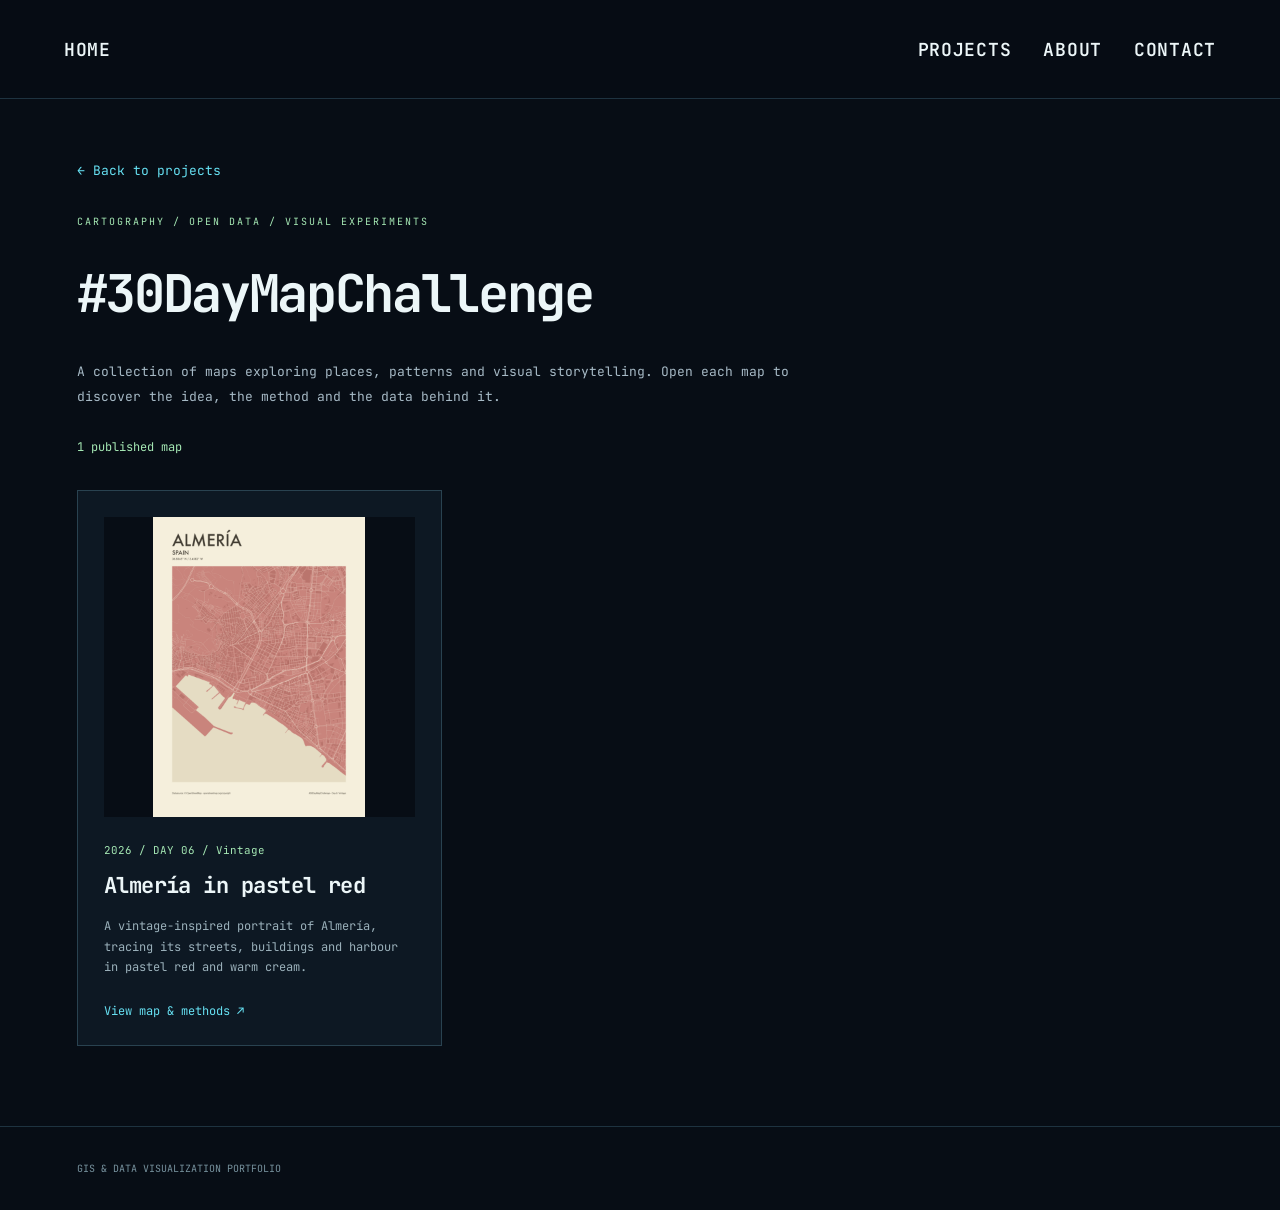
==== challenge/index.html @ b453bfc6 "Publish Day 06 map and add dedicated challenge gallery" ====
<!doctype html>
<html lang="en">
<head>
  <meta charset="utf-8">
  <meta name="viewport" content="width=device-width,initial-scale=1">
  <title>#30DayMapChallenge · GIS Portfolio</title>
  <meta name="description" content="A collection of maps, methods and visual experiments for the 30 Day Map Challenge.">
  <link rel="preconnect" href="https://fonts.googleapis.com">
  <link href="https://fonts.googleapis.com/css2?family=JetBrains+Mono:wght@400;500;600;700&display=swap" rel="stylesheet">
  <link rel="stylesheet" href="../css/style.css?v=8">
  <script src="../js/gallery.js?v=8" defer></script>
</head>
<body class="collection-page">
  <header>
    <a class="brand" href="../index.html" aria-label="Home">HOME</a>
    <nav class="top" aria-label="Main navigation"><a href="../index.html#work">PROJECTS</a><a href="../index.html#about">ABOUT</a><a href="../index.html#contact">CONTACT</a></nav>
  </header>
  <main class="collection-main">
    <a class="back-link" href="../index.html#work">← Back to projects</a>
    <div class="collection-intro">
      <div class="eyebrow">CARTOGRAPHY / OPEN DATA / VISUAL EXPERIMENTS</div>
      <h1>#30DayMapChallenge</h1>
      <p>A collection of maps exploring places, patterns and visual storytelling. Open each map to discover the idea, the method and the data behind it.</p>
    </div>
    <p id="gallery-count" class="gallery-count" aria-live="polite"></p>
    <div id="challenge-gallery" class="cards" data-root="../" aria-live="polite"></div>
    <noscript><p>JavaScript is needed to load the gallery. <a class="back-link" href="../maps/2026/day-06-vintage/">View Day 06: Almería in pastel red →</a></p></noscript>
  </main>
  <footer>GIS &amp; DATA VISUALIZATION PORTFOLIO</footer>
</body>
</html>
---- css/style.css ----
:root{--bg:#070d15;--ice:#66e0f2;--mint:#a5e8b4;--txt:#ecf6f8;--mut:#8198a5}*{box-sizing:border-box}body{margin:0;background:var(--bg);color:var(--txt);font:13px 'JetBrains Mono',monospace;overflow-x:hidden}header{position:fixed;z-index:5;top:0;left:0;width:100%;padding:27px 5vw;display:flex;justify-content:space-between;align-items:center;background:#070d15f2;border-bottom:1px solid #1e3340}.brand{display:inline-flex;align-items:center;min-height:44px;color:var(--txt);text-decoration:none;font-size:18px;font-weight:600;letter-spacing:.04em}.brand:hover{color:var(--ice)}.top{display:flex;gap:32px}.top a{display:inline-flex;align-items:center;min-height:44px;color:var(--txt);text-decoration:none;font-size:18px;font-weight:600;letter-spacing:.04em}.top a:hover{color:var(--ice)}main{position:relative;height:100svh;min-height:650px;overflow:hidden;background:radial-gradient(ellipse at 55% 45%,#142838 0%,#091521 42%,#070d15 80%)}canvas{position:absolute;inset:0;width:100%;height:100%;cursor:crosshair}.overlay{pointer-events:none;position:absolute;inset:0;background:linear-gradient(90deg,#070d15e8 0%,#070d1599 24%,transparent 58%),linear-gradient(0deg,#070d15 0%,transparent 20%,transparent 85%,#070d1566 100%)}.hero{position:absolute;top:31%;left:6%;width:min(440px,42vw);pointer-events:none}.eyebrow{color:var(--mint);letter-spacing:.2em;font-size:10px}.hero h1{font-size:clamp(35px,4.2vw,70px);line-height:1.12;letter-spacing:-.065em;margin:18px 0 24px}.hero h1 em{font-style:normal;color:var(--ice)}.hero p{color:#a7bac6;line-height:1.9;max-width:380px;font-size:12px}.actions{pointer-events:auto;display:flex;gap:12px;margin-top:30px;flex-wrap:wrap}.btn{font:inherit;font-size:11px;border:1px solid #447582;background:#66e0f21a;color:var(--ice);padding:13px 16px;cursor:pointer}.btn:hover{background:#66e0f235}section{padding:85px 6%;border-top:1px solid #1e3340;max-width:1400px;margin:auto}section h2{font-size:clamp(24px,3vw,40px);letter-spacing:-.05em}section>p{color:#9bb1bb;line-height:1.9;max-width:700px}.cards{display:grid;grid-template-columns:repeat(3,1fr);gap:16px;margin-top:35px}.card{padding:26px;min-height:205px;border:1px solid #294250;background:#0d1823}.card:hover{border-color:#66e0f2}.card small{color:var(--mint)}.card h3{margin-top:34px}.card p{color:#9bb1bb;line-height:1.7;font-size:11px}footer{padding:35px 6%;color:#78939f;border-top:1px solid #1e3340;font-size:10px}@media(max-width:800px){.top{gap:12px}.hero{top:20%;left:6%;width:84%}.hero h1{font-size:42px}.overlay{background:linear-gradient(180deg,#070d15d9 0%,#070d1580 40%,transparent 90%)}.cards{grid-template-columns:1fr}}

footer a{color:inherit} .card img{width:100%;height:200px;object-fit:contain;background:var(--bg)} .card a{color:var(--ice)} .empty-state{color:var(--mut);line-height:1.9} button:focus-visible,a:focus-visible{outline:2px solid var(--mint);outline-offset:4px}
@media(max-width:800px){.hero{top:16%}.hero h1{font-size:36px}}
@media(prefers-reduced-motion:reduce){html{scroll-behavior:auto}*{animation:none!important;transition:none!important}}

/* About: the existing palette and typography, with space for longer copy. */
#about .about-label { color: var(--mint); }
#about h2 {
    max-width: 900px;
    margin: 22px 0;
    font-size: clamp(30px, 4vw, 52px);
    line-height: 1.2;
    text-wrap: balance;
}
.about-expertise {
    display: flex;
    flex-wrap: wrap;
    align-items: center;
    gap: 10px 0;
    padding: 0;
    margin: 0 0 36px;
    list-style: none;
    color: var(--ice);
    font-size: 11px;
    line-height: 1.8;
}
.about-expertise li + li::before {
    content: '·';
    display: inline-block;
    margin: 0 14px;
    color: var(--mut);
}
.about-copy {
    max-width: 72ch;
    color: #a7bac6;
    font-size: 13px;
    line-height: 1.95;
}
.about-copy p { margin: 0 0 22px; }
.about-copy p:last-child { margin-bottom: 0; }
@media (max-width: 600px) {
    .about-expertise { flex-direction: column; align-items: flex-start; gap: 6px; }
    .about-expertise li + li::before { content: none; }
}
@supports (animation-timeline: view()) {
    @media (prefers-reduced-motion: no-preference) {
        #about {
            animation: about-reveal linear both;
            animation-timeline: view();
            animation-range: entry 0% entry 35%;
        }
        @keyframes about-reveal {
            from { opacity: .65; transform: translateY(8px); }
            to { opacity: 1; transform: translateY(0); }
        }
    }
}

.tools-label { color: var(--mint); }
.tools-grid { display: grid; grid-template-columns: repeat(4, minmax(0, 1fr)); gap: 18px; margin-top: 35px; }
.tool-category { padding: 26px 22px; border: 1px solid #294250; background: #0d1823; transition: border-color .2s, background-color .2s; }
.tool-category:hover { border-color: #638878; background: #101e28; }
.tool-icon { display: block; width: 23px; height: 23px; color: var(--mint); opacity: .8; margin-bottom: 25px; }
.tool-category h3 { margin: 0 0 22px; color: var(--txt); font-size: 14px; line-height: 1.6; font-weight: 500; }
.tool-category ul { list-style: none; padding: 0; margin: 0; color: #afc0c9; font-size: 11px; line-height: 1.9; }
.tool-category li + li { margin-top: 12px; }
@media (max-width: 1100px) { .tools-grid { grid-template-columns: repeat(2, minmax(0, 1fr)); } }
@media (max-width: 600px) { .tools-grid { grid-template-columns: minmax(0, 1fr); } }

/* Direct navigation remains visible and anchor headings clear the fixed header. */
section { scroll-margin-top: 100px; }
@media (max-width: 800px) {
  .top { gap: 18px; }
  .top a { font-size: 15px; }
}
@media (max-width: 600px) {
  header { padding: 12px 6%; flex-wrap: wrap; gap: 4px; }
  .brand { font-size: 14px; }
  .top { width: 100%; justify-content: space-between; gap: 10px; }
  .top a { font-size: 14px; }
  .hero { top: 26%; }
  section { scroll-margin-top: 120px; }
}

/* One project entry leads to the dedicated map gallery. */
.project-grid { max-width: 800px; margin-top: 32px; }
a.project-collection { display: grid; grid-template-columns: 180px minmax(0,1fr); align-items: center; gap: 30px; color: var(--txt); text-decoration: none; }
.project-collection img { height: 240px; object-fit: contain; }
.project-collection h3 { margin: 16px 0; font-size: clamp(20px, 2.6vw, 28px); overflow-wrap: anywhere; }
.card-cta { display: inline-block; color: var(--ice); margin-top: 14px; font-size: 12px; }
.contact-links { list-style: none; padding: 0; margin: 28px 0 0; display: flex; flex-wrap: wrap; gap: 20px 34px; }
.contact-links a { display: inline-block; padding: 10px 0; color: var(--txt); text-decoration: none; overflow-wrap: anywhere; }
.contact-links a:hover { color: var(--ice); }
.contact-links span { display: block; margin-bottom: 7px; color: var(--mint); font-size: 11px; text-transform: uppercase; letter-spacing: .08em; }
.collection-page .collection-main { height: auto; min-height: calc(100svh - 90px); background: none; overflow: visible; max-width: 1400px; margin: auto; padding: 150px 6% 80px; }
.collection-intro { max-width: 760px; }
.collection-intro h1 { font-size: clamp(28px, 4.5vw, 52px); line-height: 1.2; letter-spacing: -.045em; overflow-wrap: anywhere; }
.collection-intro p { color: #a7bac6; line-height: 1.9; }
.back-link { color: var(--ice); text-decoration: none; display: inline-block; padding: 12px 0; margin-bottom: 24px; }
.gallery-count { color: var(--mint); font-size: 12px; margin-top: 30px; }
a.map-card { color: var(--txt); text-decoration: none; }
.map-card img { height: 300px; margin-bottom: 22px; }
.map-card small { display: block; }
.map-card h2 { font-size: 22px; line-height: 1.4; margin: 14px 0; letter-spacing: -.025em; }
.map-card p { font-size: 12px; }
@media (max-width: 600px) {
  a.project-collection { grid-template-columns: 1fr; gap: 16px; }
  .project-collection img { height: 260px; }
  .collection-page .collection-main { padding-top: 155px; }
  .contact-links { flex-direction: column; gap: 8px; }
}
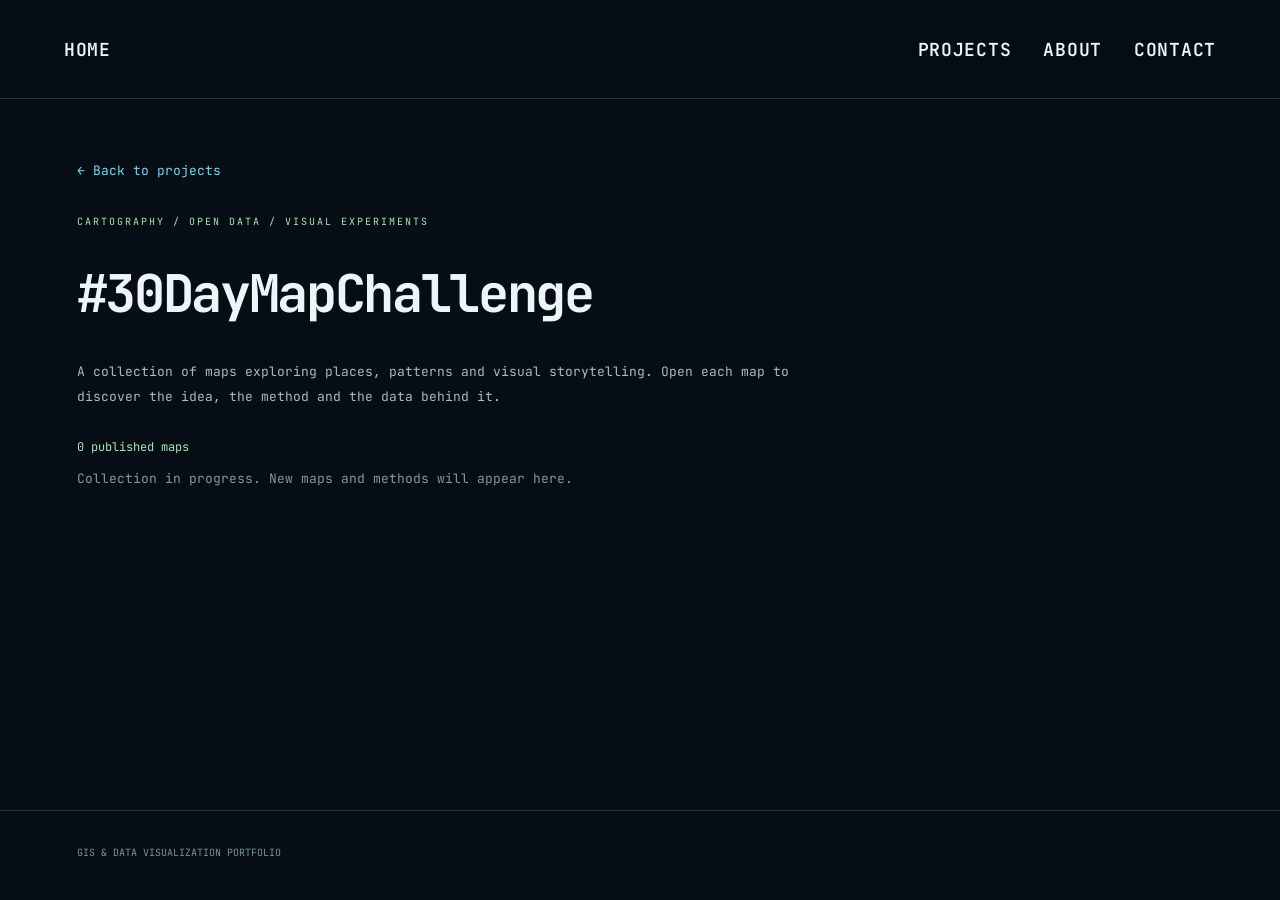
==== commit e34ecbd8: "Refresh gallery catalog to respect draft status" ====
--- a/challenge/index.html
+++ b/challenge/index.html
@@ -7,8 +7,8 @@
   <meta name="description" content="A collection of maps, methods and visual experiments for the 30 Day Map Challenge.">
   <link rel="preconnect" href="https://fonts.googleapis.com">
   <link href="https://fonts.googleapis.com/css2?family=JetBrains+Mono:wght@400;500;600;700&display=swap" rel="stylesheet">
-  <link rel="stylesheet" href="../css/style.css?v=8">
-  <script src="../js/gallery.js?v=8" defer></script>
+  <link rel="stylesheet" href="../css/style.css?v=9">
+  <script src="../js/gallery.js?v=10" defer></script>
 </head>
 <body class="collection-page">
   <header>
@@ -24,7 +24,7 @@
     </div>
     <p id="gallery-count" class="gallery-count" aria-live="polite"></p>
     <div id="challenge-gallery" class="cards" data-root="../" aria-live="polite"></div>
-    <noscript><p>JavaScript is needed to load the gallery. <a class="back-link" href="../maps/2026/day-06-vintage/">View Day 06: Almería in pastel red →</a></p></noscript>
+    <noscript><p>JavaScript is needed to load the gallery.</p></noscript>
   </main>
   <footer>GIS &amp; DATA VISUALIZATION PORTFOLIO</footer>
 </body>
--- a/css/style.css
+++ b/css/style.css
@@ -86,8 +86,7 @@
 
 /* One project entry leads to the dedicated map gallery. */
 .project-grid { max-width: 800px; margin-top: 32px; }
-a.project-collection { display: grid; grid-template-columns: 180px minmax(0,1fr); align-items: center; gap: 30px; color: var(--txt); text-decoration: none; }
-.project-collection img { height: 240px; object-fit: contain; }
+a.project-collection { display: block; color: var(--txt); text-decoration: none; }
 .project-collection h3 { margin: 16px 0; font-size: clamp(20px, 2.6vw, 28px); overflow-wrap: anywhere; }
 .card-cta { display: inline-block; color: var(--ice); margin-top: 14px; font-size: 12px; }
 .contact-links { list-style: none; padding: 0; margin: 28px 0 0; display: flex; flex-wrap: wrap; gap: 20px 34px; }
@@ -106,8 +105,40 @@
 .map-card h2 { font-size: 22px; line-height: 1.4; margin: 14px 0; letter-spacing: -.025em; }
 .map-card p { font-size: 12px; }
 @media (max-width: 600px) {
-  a.project-collection { grid-template-columns: 1fr; gap: 16px; }
-  .project-collection img { height: 260px; }
   .collection-page .collection-main { padding-top: 155px; }
   .contact-links { flex-direction: column; gap: 8px; }
 }
+
+/* Shared map-detail layout: all maps use the portfolio theme, not poster colors. */
+.map-detail-page { color-scheme: dark; }
+.map-detail-page .map-detail-main { height: auto; min-height: calc(100svh - 90px); overflow: visible; background: none; max-width: 1400px; margin: auto; padding: 150px 6% 80px; }
+.detail-title h1 { font-size: clamp(30px, 4.2vw, 50px); line-height: 1.2; letter-spacing: -.045em; margin: 18px 0 36px; }
+.detail-overview { display: grid; grid-template-columns: minmax(0, 1fr) minmax(0, 1fr); gap: 48px; align-items: start; }
+.map-preview { margin: 0; padding: 24px; background: #0d1823; border: 1px solid #294250; text-align: center; }
+.map-preview > a { display: inline-block; max-width: 100%; }
+.map-preview img { display: block; max-width: 100%; width: auto; height: auto; max-height: 480px; margin: auto; }
+.map-preview figcaption { color: var(--mut); font-size: 10px; line-height: 1.8; margin-top: 18px; }
+.detail-summary h2 { font-size: 22px; line-height: 1.5; margin: 0 0 18px; }
+.detail-summary p { font-size: 13px; line-height: 1.9; color: #a7bac6; }
+.detail-meta { display: grid; grid-template-columns: repeat(2,minmax(0,1fr)); gap: 24px 18px; margin: 30px 0; }
+.detail-meta dt { color: var(--mint); font-size: 10px; text-transform: uppercase; letter-spacing: .1em; margin-bottom: 8px; }
+.detail-meta dd { color: var(--txt); font-size: 12px; line-height: 1.8; margin: 0; }
+.detail-actions { display: flex; flex-wrap: wrap; gap: 12px; }
+.detail-actions a { display: inline-block; text-decoration: none; }
+.detail-notes { display: grid; grid-template-columns: repeat(3,minmax(0,1fr)); gap: 28px; margin-top: 48px; padding-top: 36px; border-top: 1px solid #1e3340; }
+.map-detail-main .detail-notes section { padding: 0; margin: 0; max-width: none; border: 0; }
+.detail-notes h2 { font-size: 17px; line-height: 1.5; margin: 0 0 16px; }
+.detail-notes p { font-size: 12px; line-height: 1.9; color: #a7bac6; margin: 0; }
+.detail-notes a { color: var(--ice); text-underline-offset: 3px; }
+@media (max-width: 900px) {
+  .detail-overview { gap: 28px; }
+  .detail-notes { grid-template-columns: 1fr; }
+}
+@media (max-width: 700px) {
+  .detail-overview { grid-template-columns: 1fr; }
+  .map-preview img { max-height: 380px; }
+}
+@media (max-width: 600px) {
+  .map-detail-page .map-detail-main { padding-top: 155px; }
+  .detail-meta { gap: 20px 12px; }
+}
